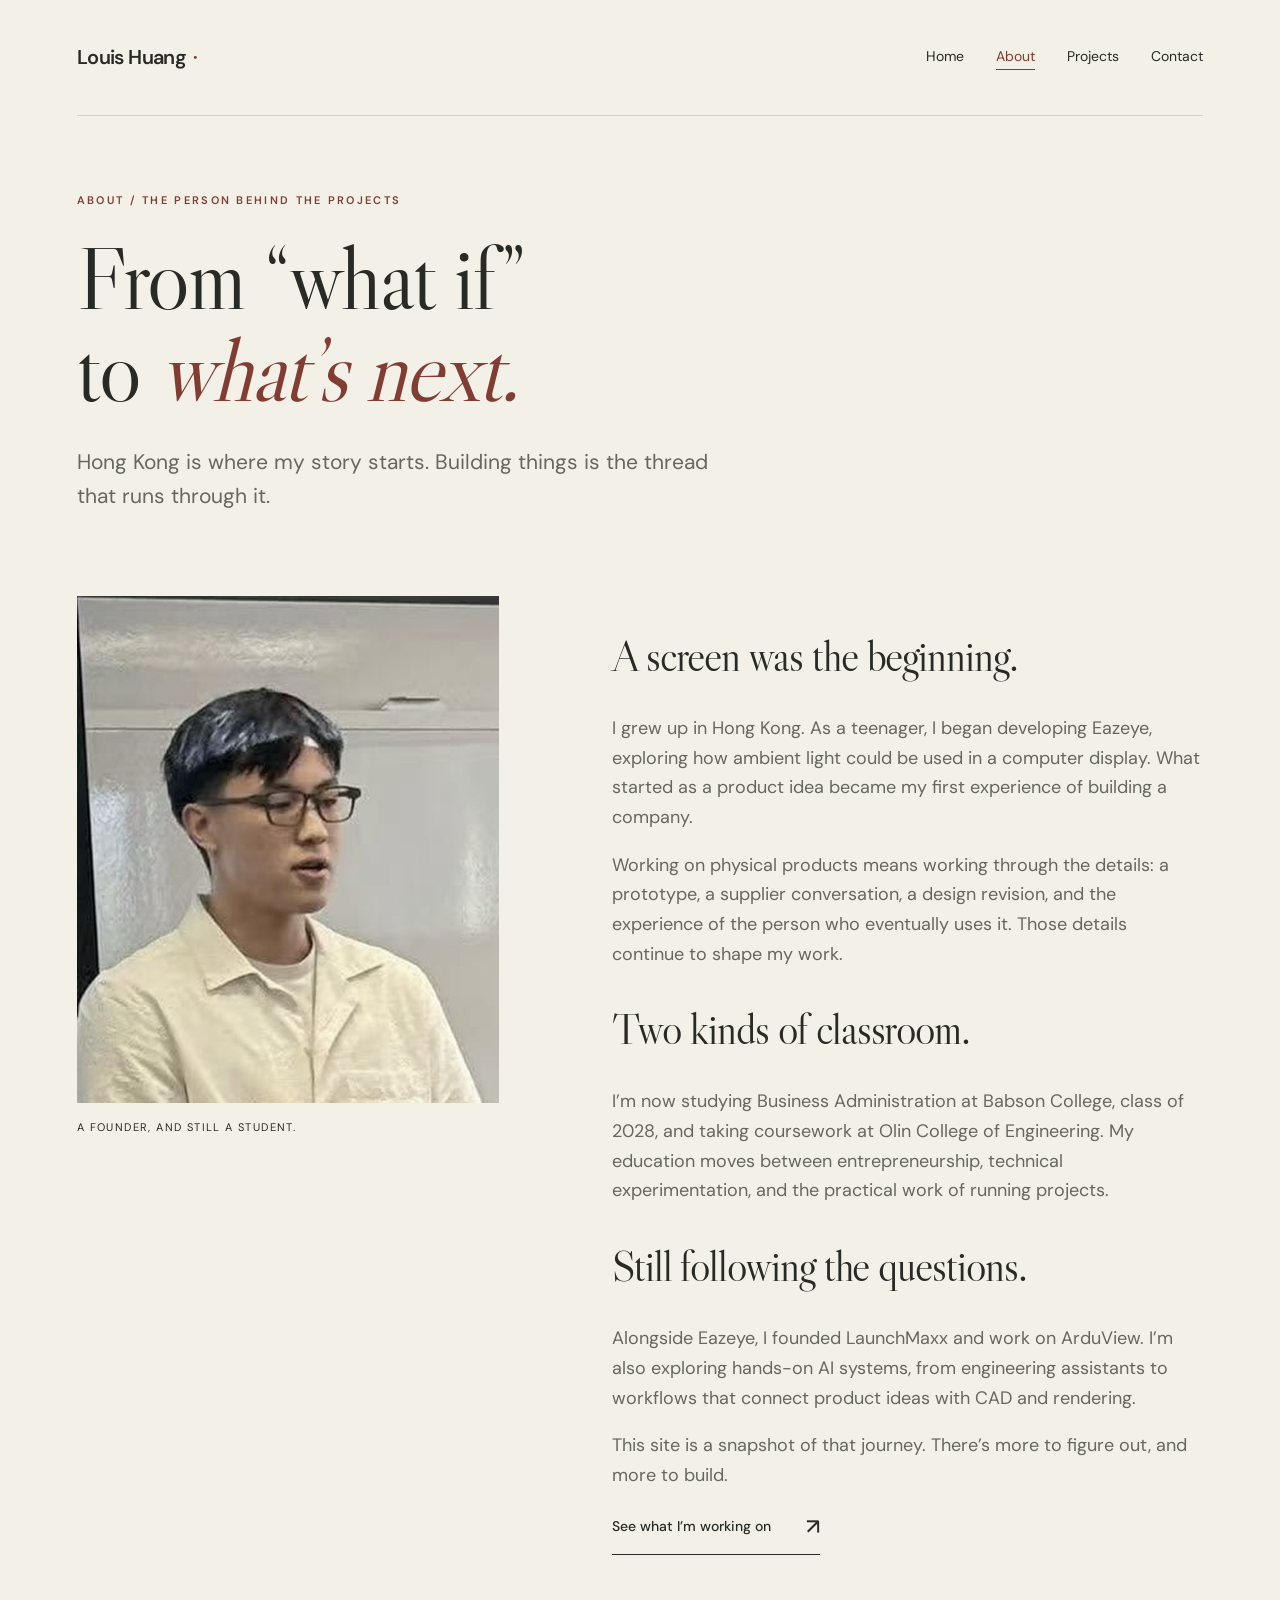
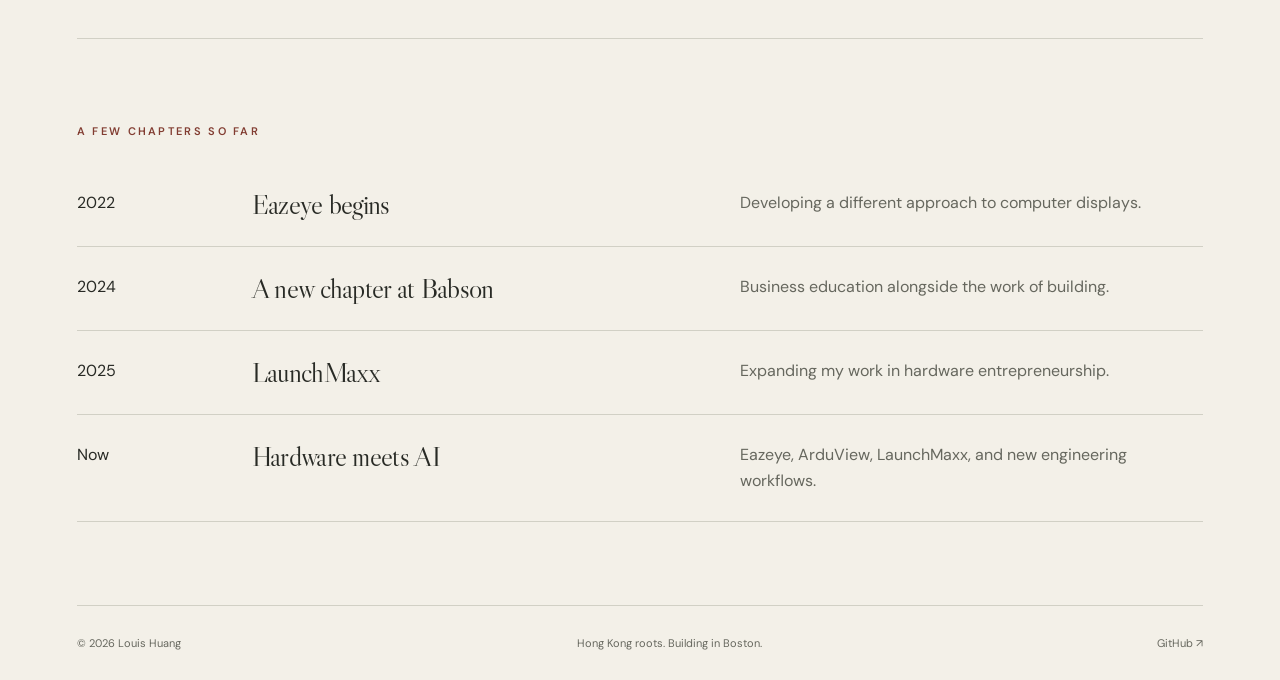
==== about.html @ e0389a2a "Build Louis Huang personal portfolio" ====
<!doctype html><html lang="en"><head><meta charset="utf-8"><meta name="viewport" content="width=device-width,initial-scale=1"><meta name="description" content="From Hong Kong to Babson: the story behind Louis Huang’s work in displays, hardware, entrepreneurship and AI."><meta name="theme-color" content="#f3f0e8"><title>My story — Louis Huang</title><link rel="icon" href="assets/favicon.svg" type="image/svg+xml"><link rel="stylesheet" href="style.css"></head><body><a class="skip" href="#main">Skip to content</a><div class="shell"><header><a class="brand" href="index.html">Louis Huang<span>·</span></a><nav aria-label="Main navigation"><a href="index.html">Home</a><a href="about.html" aria-current="page">About</a><a href="projects.html">Projects</a><a href="contact.html">Contact</a></nav></header><main id="main"><div class="page-title"><p class="eyebrow">About / The person behind the projects</p><h1>From “what if”<br>to <em>what’s next.</em></h1><p class="lead">Hong Kong is where my story starts. Building things is the thread that runs through it.</p></div><section class="story"><div><img class="portrait" src="assets/louis.jpg" alt="Louis Huang sharing ideas in a classroom"><p class="caption">A founder, and still a student.</p></div><div class="story-copy"><h2>A screen was the beginning.</h2><p>I grew up in Hong Kong. As a teenager, I began developing Eazeye, exploring how ambient light could be used in a computer display. What started as a product idea became my first experience of building a company.</p><p>Working on physical products means working through the details: a prototype, a supplier conversation, a design revision, and the experience of the person who eventually uses it. Those details continue to shape my work.</p><h2>Two kinds of classroom.</h2><p>I’m now studying Business Administration at Babson College, class of 2028, and taking coursework at Olin College of Engineering. My education moves between entrepreneurship, technical experimentation, and the practical work of running projects.</p><h2>Still following the questions.</h2><p>Alongside Eazeye, I founded LaunchMaxx and work on ArduView. I’m also exploring hands-on AI systems, from engineering assistants to workflows that connect product ideas with CAD and rendering.</p><p>This site is a snapshot of that journey. There’s more to figure out, and more to build.</p><a class="text-link" href="projects.html">See what I’m working on <span>↗</span></a></div></section><section class="timeline"><p class="eyebrow">A few chapters so far</p><div class="timeline-row"><span>2022</span><h3>Eazeye begins</h3><p>Developing a different approach to computer displays.</p></div><div class="timeline-row"><span>2024</span><h3>A new chapter at Babson</h3><p>Business education alongside the work of building.</p></div><div class="timeline-row"><span>2025</span><h3>LaunchMaxx</h3><p>Expanding my work in hardware entrepreneurship.</p></div><div class="timeline-row"><span>Now</span><h3>Hardware meets AI</h3><p>Eazeye, ArduView, LaunchMaxx, and new engineering workflows.</p></div></section></main><footer><span>© 2026 Louis Huang</span><span>Hong Kong roots. Building in Boston.</span><a href="https://github.com/louishuanghello-cmd" target="_blank" rel="noopener noreferrer">GitHub ↗</a></footer></div></body></html>
---- style.css ----
@import url('https://fonts.googleapis.com/css2?family=DM+Sans:wght@400;500;600;700&family=Libre+Caslon+Display&display=swap');
:root{--paper:#f3f0e8;--ink:#282a25;--muted:#66675e;--line:#d1d0c5;--accent:#823d32;--sage:#dedfd2}*{box-sizing:border-box}html{scroll-behavior:smooth}body{margin:0;background:var(--paper);color:var(--ink);font:16px/1.65 'DM Sans',sans-serif}a{color:inherit;text-decoration:none}a:hover{color:var(--accent)}a:focus-visible,button:focus-visible{outline:3px solid var(--accent);outline-offset:6px}img{display:block;max-width:100%}.shell{max-width:1320px;margin:auto;padding:0 6%}header{height:116px;display:flex;align-items:center;justify-content:space-between;border-bottom:1px solid var(--line);gap:24px}.brand{font-size:20px;font-weight:600;letter-spacing:-.6px}.brand span{color:var(--accent);margin-left:7px}nav{display:flex;gap:32px;font-size:14px}nav a[aria-current=page]{border-bottom:1px solid var(--accent);color:var(--accent)}.eyebrow{font-size:11px;text-transform:uppercase;letter-spacing:2.3px;font-weight:600;color:var(--accent);margin:0 0 23px}h1,h2,h3,p{margin-top:0}h1,h2,h3{font-family:'Libre Caslon Display',Georgia,serif;font-weight:400;line-height:1.03;letter-spacing:-1.8px}h1{font-size:clamp(60px,7.7vw,108px);margin-bottom:28px}h2{font-size:clamp(42px,5vw,66px)}h3{font-size:38px;letter-spacing:-.8px}em{font-weight:400;color:var(--accent)}.hero{display:grid;grid-template-columns:1.25fr 1fr;gap:9%;padding:84px 0 72px;align-items:center}.hero p.lead{max-width:480px;color:var(--muted);font-size:18px;line-height:1.8}.hero-portrait{position:relative;padding:0 0 26px 24px}.hero-portrait:before{content:'';position:absolute;inset:30px 24px 0 0;background:var(--sage);z-index:-1}.portrait{width:100%;aspect-ratio:4/5;object-fit:cover;object-position:center;filter:saturate(.62)}.caption{display:flex;justify-content:space-between;font-size:11px;letter-spacing:1.4px;text-transform:uppercase;margin-top:15px}.text-link{display:inline-flex;gap:35px;align-items:center;border-bottom:1px solid var(--ink);padding-bottom:9px;font-size:14px;font-weight:500}.text-link span{font-size:22px}.hero .text-link{margin-top:18px}.index-line{border-top:1px solid var(--line);border-bottom:1px solid var(--line);display:flex;justify-content:space-between;gap:20px;padding:21px 0;font-size:11px;text-transform:uppercase;letter-spacing:1.5px;color:var(--muted)}section{padding:83px 0}.section-top{display:flex;justify-content:space-between;align-items:flex-end;gap:24px;margin-bottom:38px}.section-top h2{margin:0}.intro{display:grid;grid-template-columns:1fr 1.2fr;gap:12%;border-bottom:1px solid var(--line)}.intro p{font-size:21px;line-height:1.7}.muted{color:var(--muted)}.projects-grid{display:grid;grid-template-columns:1fr 1fr;gap:34px}.project-media{height:315px;background:#e1e4d8;display:flex;align-items:center;justify-content:center;overflow:hidden;margin-bottom:24px}.project-media img{width:100%;height:100%;object-fit:cover;transition:transform .4s}.project:hover img{transform:scale(1.025)}.project-media.ardu{background:#e6ddd1}.project-media.ardu img{width:85%;height:85%;object-fit:contain}.project-meta{display:flex;justify-content:space-between;gap:12px;font-size:11px;text-transform:uppercase;letter-spacing:1.7px;color:var(--muted);margin-bottom:13px}.project h3{margin-bottom:12px}.project p{color:var(--muted);max-width:480px}.callout{display:grid;grid-template-columns:1.2fr 1fr;gap:12%;border-top:1px solid var(--line);align-items:center}.callout h2{margin-bottom:0}.callout p{color:var(--muted)}footer{display:flex;justify-content:space-between;gap:24px;padding:28px 0;border-top:1px solid var(--line);font-size:11px;color:var(--muted)}.page-title{padding:75px 0 45px;max-width:1000px}.page-title h1{font-size:clamp(60px,7vw,90px)}.page-title .lead{font-size:21px;max-width:650px;color:var(--muted)}.story{display:grid;grid-template-columns:1fr 1.4fr;gap:10%;padding-top:16px}.story .portrait{aspect-ratio:1/1.2}.story-copy p{font-size:18px;color:var(--muted)}.story-copy h2{font-size:43px;margin-top:38px}.timeline{border-top:1px solid var(--line)}.timeline-row{display:grid;grid-template-columns:150px 1fr 1fr;gap:25px;padding:27px 0;border-bottom:1px solid var(--line)}.timeline-row p{margin:0;color:var(--muted)}.timeline-row h3{font-size:28px;margin:0}.project-long{display:grid;grid-template-columns:1.15fr 1fr;gap:8%;align-items:center;padding:55px 0;border-top:1px solid var(--line)}.project-long .project-media{height:380px;margin:0}.project-long p{color:var(--muted)}.project-long h2{font-size:52px;margin-bottom:20px}.letter-art{background:var(--accent);color:var(--paper);height:300px;display:flex;align-items:center;justify-content:center;font:94px 'Libre Caslon Display',Georgia,serif;letter-spacing:-5px}.contact-layout{display:grid;grid-template-columns:1.2fr 1fr;gap:12%;padding:30px 0 100px}.contact-item{display:block;padding:25px 0;border-top:1px solid var(--line)}.contact-item small{display:block;font-size:11px;letter-spacing:2px;color:var(--muted);text-transform:uppercase;margin-bottom:8px}.contact-item strong{font-size:clamp(17px,2vw,24px);font-weight:400}.contact-note{background:var(--sage);padding:42px}.contact-note h2{font-size:44px}.contact-note p{color:var(--muted)}.skip{position:absolute;left:20px;top:-100px;background:var(--ink);color:white;padding:8px;z-index:20}.skip:focus{top:10px}@media(prefers-reduced-motion:reduce){html{scroll-behavior:auto}*{transition:none!important}}@media(max-width:760px){.shell{padding:0 6%}header{height:auto;min-height:100px;flex-wrap:wrap;padding:23px 0;gap:18px}nav{gap:24px;font-size:13px}.hero{grid-template-columns:1fr;gap:40px;padding:48px 0}.hero h1{max-width:590px}.hero-portrait{max-width:450px;margin:0 auto;width:100%}.portrait{aspect-ratio:5/4;object-position:center 35%}.index-line{flex-wrap:wrap;font-size:11px}.intro,.callout,.story,.contact-layout,.project-long{grid-template-columns:1fr;gap:28px}section{padding:52px 0}.projects-grid{grid-template-columns:1fr;gap:40px}.project-media,.project-long .project-media{height:300px}.section-top{align-items:start;flex-direction:column}.timeline-row{grid-template-columns:80px 1fr}.timeline-row p{grid-column:2}.page-title{padding-top:48px}.page-title h1{font-size:60px}.story{padding-top:0}.story .portrait{max-width:400px;aspect-ratio:1}.contact-note{padding:30px}footer{flex-wrap:wrap}.project-long{padding:38px 0}.hero p.lead{font-size:17px}}

.skip:hover{color:#fff}.hero-portrait{margin:0}h1,h2,h3{letter-spacing:-.025em}
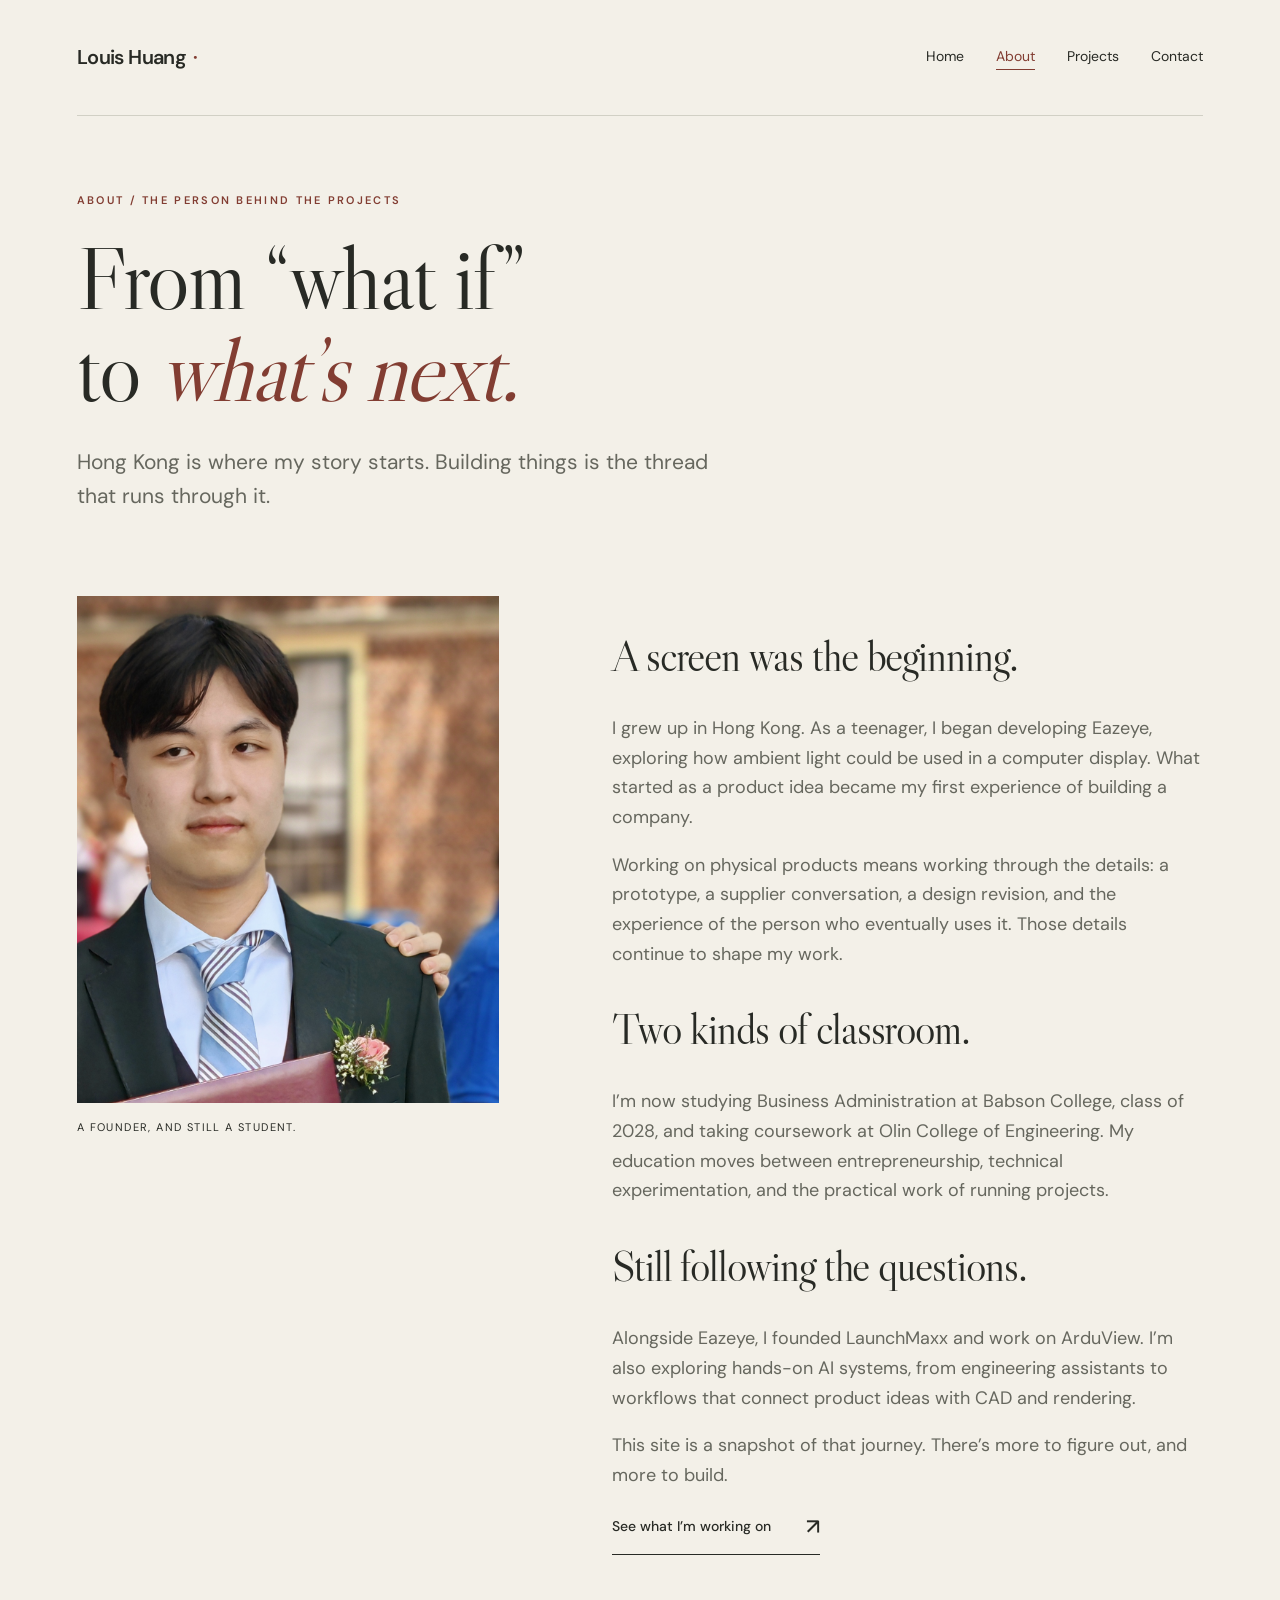
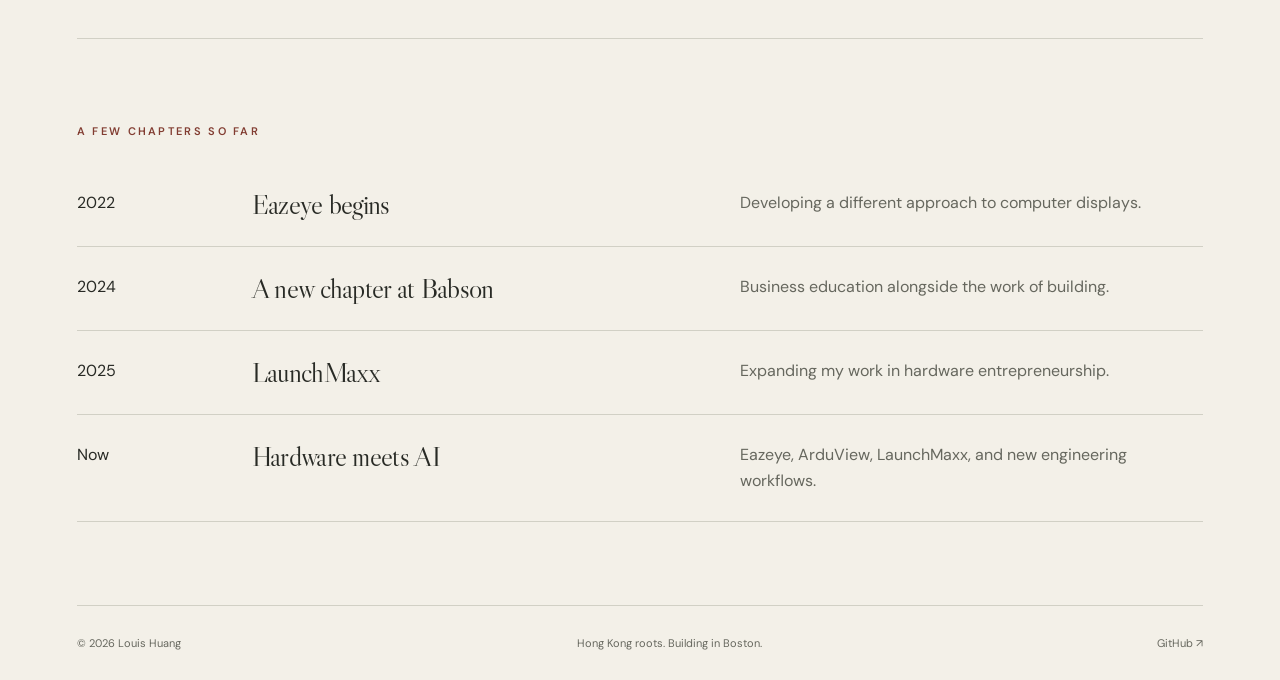
==== commit 67824b0f: "Use graduation portrait on Home and About" ====
--- a/about.html
+++ b/about.html
@@ -1 +1 @@
-<!doctype html><html lang="en"><head><meta charset="utf-8"><meta name="viewport" content="width=device-width,initial-scale=1"><meta name="description" content="From Hong Kong to Babson: the story behind Louis Huang’s work in displays, hardware, entrepreneurship and AI."><meta name="theme-color" content="#f3f0e8"><title>My story — Louis Huang</title><link rel="icon" href="assets/favicon.svg" type="image/svg+xml"><link rel="stylesheet" href="style.css"></head><body><a class="skip" href="#main">Skip to content</a><div class="shell"><header><a class="brand" href="index.html">Louis Huang<span>·</span></a><nav aria-label="Main navigation"><a href="index.html">Home</a><a href="about.html" aria-current="page">About</a><a href="projects.html">Projects</a><a href="contact.html">Contact</a></nav></header><main id="main"><div class="page-title"><p class="eyebrow">About / The person behind the projects</p><h1>From “what if”<br>to <em>what’s next.</em></h1><p class="lead">Hong Kong is where my story starts. Building things is the thread that runs through it.</p></div><section class="story"><div><img class="portrait" src="assets/louis.jpg" alt="Louis Huang sharing ideas in a classroom"><p class="caption">A founder, and still a student.</p></div><div class="story-copy"><h2>A screen was the beginning.</h2><p>I grew up in Hong Kong. As a teenager, I began developing Eazeye, exploring how ambient light could be used in a computer display. What started as a product idea became my first experience of building a company.</p><p>Working on physical products means working through the details: a prototype, a supplier conversation, a design revision, and the experience of the person who eventually uses it. Those details continue to shape my work.</p><h2>Two kinds of classroom.</h2><p>I’m now studying Business Administration at Babson College, class of 2028, and taking coursework at Olin College of Engineering. My education moves between entrepreneurship, technical experimentation, and the practical work of running projects.</p><h2>Still following the questions.</h2><p>Alongside Eazeye, I founded LaunchMaxx and work on ArduView. I’m also exploring hands-on AI systems, from engineering assistants to workflows that connect product ideas with CAD and rendering.</p><p>This site is a snapshot of that journey. There’s more to figure out, and more to build.</p><a class="text-link" href="projects.html">See what I’m working on <span>↗</span></a></div></section><section class="timeline"><p class="eyebrow">A few chapters so far</p><div class="timeline-row"><span>2022</span><h3>Eazeye begins</h3><p>Developing a different approach to computer displays.</p></div><div class="timeline-row"><span>2024</span><h3>A new chapter at Babson</h3><p>Business education alongside the work of building.</p></div><div class="timeline-row"><span>2025</span><h3>LaunchMaxx</h3><p>Expanding my work in hardware entrepreneurship.</p></div><div class="timeline-row"><span>Now</span><h3>Hardware meets AI</h3><p>Eazeye, ArduView, LaunchMaxx, and new engineering workflows.</p></div></section></main><footer><span>© 2026 Louis Huang</span><span>Hong Kong roots. Building in Boston.</span><a href="https://github.com/louishuanghello-cmd" target="_blank" rel="noopener noreferrer">GitHub ↗</a></footer></div></body></html>+<!doctype html><html lang="en"><head><meta charset="utf-8"><meta name="viewport" content="width=device-width,initial-scale=1"><meta name="description" content="From Hong Kong to Babson: the story behind Louis Huang’s work in displays, hardware, entrepreneurship and AI."><meta name="theme-color" content="#f3f0e8"><title>My story — Louis Huang</title><link rel="icon" href="assets/favicon.svg" type="image/svg+xml"><link rel="stylesheet" href="style.css"></head><body><a class="skip" href="#main">Skip to content</a><div class="shell"><header><a class="brand" href="index.html">Louis Huang<span>·</span></a><nav aria-label="Main navigation"><a href="index.html">Home</a><a href="about.html" aria-current="page">About</a><a href="projects.html">Projects</a><a href="contact.html">Contact</a></nav></header><main id="main"><div class="page-title"><p class="eyebrow">About / The person behind the projects</p><h1>From “what if”<br>to <em>what’s next.</em></h1><p class="lead">Hong Kong is where my story starts. Building things is the thread that runs through it.</p></div><section class="story"><div><div class="portrait portrait-crop"><img src="assets/louis-graduation.jpg" alt="Louis Huang in a suit at his graduation" width="3072" height="4096"></div><p class="caption">A founder, and still a student.</p></div><div class="story-copy"><h2>A screen was the beginning.</h2><p>I grew up in Hong Kong. As a teenager, I began developing Eazeye, exploring how ambient light could be used in a computer display. What started as a product idea became my first experience of building a company.</p><p>Working on physical products means working through the details: a prototype, a supplier conversation, a design revision, and the experience of the person who eventually uses it. Those details continue to shape my work.</p><h2>Two kinds of classroom.</h2><p>I’m now studying Business Administration at Babson College, class of 2028, and taking coursework at Olin College of Engineering. My education moves between entrepreneurship, technical experimentation, and the practical work of running projects.</p><h2>Still following the questions.</h2><p>Alongside Eazeye, I founded LaunchMaxx and work on ArduView. I’m also exploring hands-on AI systems, from engineering assistants to workflows that connect product ideas with CAD and rendering.</p><p>This site is a snapshot of that journey. There’s more to figure out, and more to build.</p><a class="text-link" href="projects.html">See what I’m working on <span>↗</span></a></div></section><section class="timeline"><p class="eyebrow">A few chapters so far</p><div class="timeline-row"><span>2022</span><h3>Eazeye begins</h3><p>Developing a different approach to computer displays.</p></div><div class="timeline-row"><span>2024</span><h3>A new chapter at Babson</h3><p>Business education alongside the work of building.</p></div><div class="timeline-row"><span>2025</span><h3>LaunchMaxx</h3><p>Expanding my work in hardware entrepreneurship.</p></div><div class="timeline-row"><span>Now</span><h3>Hardware meets AI</h3><p>Eazeye, ArduView, LaunchMaxx, and new engineering workflows.</p></div></section></main><footer><span>© 2026 Louis Huang</span><span>Hong Kong roots. Building in Boston.</span><a href="https://github.com/louishuanghello-cmd" target="_blank" rel="noopener noreferrer">GitHub ↗</a></footer></div></body></html>
--- a/style.css
+++ b/style.css
@@ -2,3 +2,7 @@
 :root{--paper:#f3f0e8;--ink:#282a25;--muted:#66675e;--line:#d1d0c5;--accent:#823d32;--sage:#dedfd2}*{box-sizing:border-box}html{scroll-behavior:smooth}body{margin:0;background:var(--paper);color:var(--ink);font:16px/1.65 'DM Sans',sans-serif}a{color:inherit;text-decoration:none}a:hover{color:var(--accent)}a:focus-visible,button:focus-visible{outline:3px solid var(--accent);outline-offset:6px}img{display:block;max-width:100%}.shell{max-width:1320px;margin:auto;padding:0 6%}header{height:116px;display:flex;align-items:center;justify-content:space-between;border-bottom:1px solid var(--line);gap:24px}.brand{font-size:20px;font-weight:600;letter-spacing:-.6px}.brand span{color:var(--accent);margin-left:7px}nav{display:flex;gap:32px;font-size:14px}nav a[aria-current=page]{border-bottom:1px solid var(--accent);color:var(--accent)}.eyebrow{font-size:11px;text-transform:uppercase;letter-spacing:2.3px;font-weight:600;color:var(--accent);margin:0 0 23px}h1,h2,h3,p{margin-top:0}h1,h2,h3{font-family:'Libre Caslon Display',Georgia,serif;font-weight:400;line-height:1.03;letter-spacing:-1.8px}h1{font-size:clamp(60px,7.7vw,108px);margin-bottom:28px}h2{font-size:clamp(42px,5vw,66px)}h3{font-size:38px;letter-spacing:-.8px}em{font-weight:400;color:var(--accent)}.hero{display:grid;grid-template-columns:1.25fr 1fr;gap:9%;padding:84px 0 72px;align-items:center}.hero p.lead{max-width:480px;color:var(--muted);font-size:18px;line-height:1.8}.hero-portrait{position:relative;padding:0 0 26px 24px}.hero-portrait:before{content:'';position:absolute;inset:30px 24px 0 0;background:var(--sage);z-index:-1}.portrait{width:100%;aspect-ratio:4/5;object-fit:cover;object-position:center;filter:saturate(.62)}.caption{display:flex;justify-content:space-between;font-size:11px;letter-spacing:1.4px;text-transform:uppercase;margin-top:15px}.text-link{display:inline-flex;gap:35px;align-items:center;border-bottom:1px solid var(--ink);padding-bottom:9px;font-size:14px;font-weight:500}.text-link span{font-size:22px}.hero .text-link{margin-top:18px}.index-line{border-top:1px solid var(--line);border-bottom:1px solid var(--line);display:flex;justify-content:space-between;gap:20px;padding:21px 0;font-size:11px;text-transform:uppercase;letter-spacing:1.5px;color:var(--muted)}section{padding:83px 0}.section-top{display:flex;justify-content:space-between;align-items:flex-end;gap:24px;margin-bottom:38px}.section-top h2{margin:0}.intro{display:grid;grid-template-columns:1fr 1.2fr;gap:12%;border-bottom:1px solid var(--line)}.intro p{font-size:21px;line-height:1.7}.muted{color:var(--muted)}.projects-grid{display:grid;grid-template-columns:1fr 1fr;gap:34px}.project-media{height:315px;background:#e1e4d8;display:flex;align-items:center;justify-content:center;overflow:hidden;margin-bottom:24px}.project-media img{width:100%;height:100%;object-fit:cover;transition:transform .4s}.project:hover img{transform:scale(1.025)}.project-media.ardu{background:#e6ddd1}.project-media.ardu img{width:85%;height:85%;object-fit:contain}.project-meta{display:flex;justify-content:space-between;gap:12px;font-size:11px;text-transform:uppercase;letter-spacing:1.7px;color:var(--muted);margin-bottom:13px}.project h3{margin-bottom:12px}.project p{color:var(--muted);max-width:480px}.callout{display:grid;grid-template-columns:1.2fr 1fr;gap:12%;border-top:1px solid var(--line);align-items:center}.callout h2{margin-bottom:0}.callout p{color:var(--muted)}footer{display:flex;justify-content:space-between;gap:24px;padding:28px 0;border-top:1px solid var(--line);font-size:11px;color:var(--muted)}.page-title{padding:75px 0 45px;max-width:1000px}.page-title h1{font-size:clamp(60px,7vw,90px)}.page-title .lead{font-size:21px;max-width:650px;color:var(--muted)}.story{display:grid;grid-template-columns:1fr 1.4fr;gap:10%;padding-top:16px}.story .portrait{aspect-ratio:1/1.2}.story-copy p{font-size:18px;color:var(--muted)}.story-copy h2{font-size:43px;margin-top:38px}.timeline{border-top:1px solid var(--line)}.timeline-row{display:grid;grid-template-columns:150px 1fr 1fr;gap:25px;padding:27px 0;border-bottom:1px solid var(--line)}.timeline-row p{margin:0;color:var(--muted)}.timeline-row h3{font-size:28px;margin:0}.project-long{display:grid;grid-template-columns:1.15fr 1fr;gap:8%;align-items:center;padding:55px 0;border-top:1px solid var(--line)}.project-long .project-media{height:380px;margin:0}.project-long p{color:var(--muted)}.project-long h2{font-size:52px;margin-bottom:20px}.letter-art{background:var(--accent);color:var(--paper);height:300px;display:flex;align-items:center;justify-content:center;font:94px 'Libre Caslon Display',Georgia,serif;letter-spacing:-5px}.contact-layout{display:grid;grid-template-columns:1.2fr 1fr;gap:12%;padding:30px 0 100px}.contact-item{display:block;padding:25px 0;border-top:1px solid var(--line)}.contact-item small{display:block;font-size:11px;letter-spacing:2px;color:var(--muted);text-transform:uppercase;margin-bottom:8px}.contact-item strong{font-size:clamp(17px,2vw,24px);font-weight:400}.contact-note{background:var(--sage);padding:42px}.contact-note h2{font-size:44px}.contact-note p{color:var(--muted)}.skip{position:absolute;left:20px;top:-100px;background:var(--ink);color:white;padding:8px;z-index:20}.skip:focus{top:10px}@media(prefers-reduced-motion:reduce){html{scroll-behavior:auto}*{transition:none!important}}@media(max-width:760px){.shell{padding:0 6%}header{height:auto;min-height:100px;flex-wrap:wrap;padding:23px 0;gap:18px}nav{gap:24px;font-size:13px}.hero{grid-template-columns:1fr;gap:40px;padding:48px 0}.hero h1{max-width:590px}.hero-portrait{max-width:450px;margin:0 auto;width:100%}.portrait{aspect-ratio:5/4;object-position:center 35%}.index-line{flex-wrap:wrap;font-size:11px}.intro,.callout,.story,.contact-layout,.project-long{grid-template-columns:1fr;gap:28px}section{padding:52px 0}.projects-grid{grid-template-columns:1fr;gap:40px}.project-media,.project-long .project-media{height:300px}.section-top{align-items:start;flex-direction:column}.timeline-row{grid-template-columns:80px 1fr}.timeline-row p{grid-column:2}.page-title{padding-top:48px}.page-title h1{font-size:60px}.story{padding-top:0}.story .portrait{max-width:400px;aspect-ratio:1}.contact-note{padding:30px}footer{flex-wrap:wrap}.project-long{padding:38px 0}.hero p.lead{font-size:17px}}
 
 .skip:hover{color:#fff}.hero-portrait{margin:0}h1,h2,h3{letter-spacing:-.025em}
+
+/* Portrait framing keeps the original photograph intact. */
+.portrait-crop{position:relative;overflow:hidden;filter:none}.portrait-crop img{position:absolute;width:265%;max-width:none;height:auto;left:-141%;top:-2%;filter:saturate(.85)}
+@media(max-width:760px){.portrait-crop{aspect-ratio:4/5}.story .portrait-crop{aspect-ratio:4/5}}
